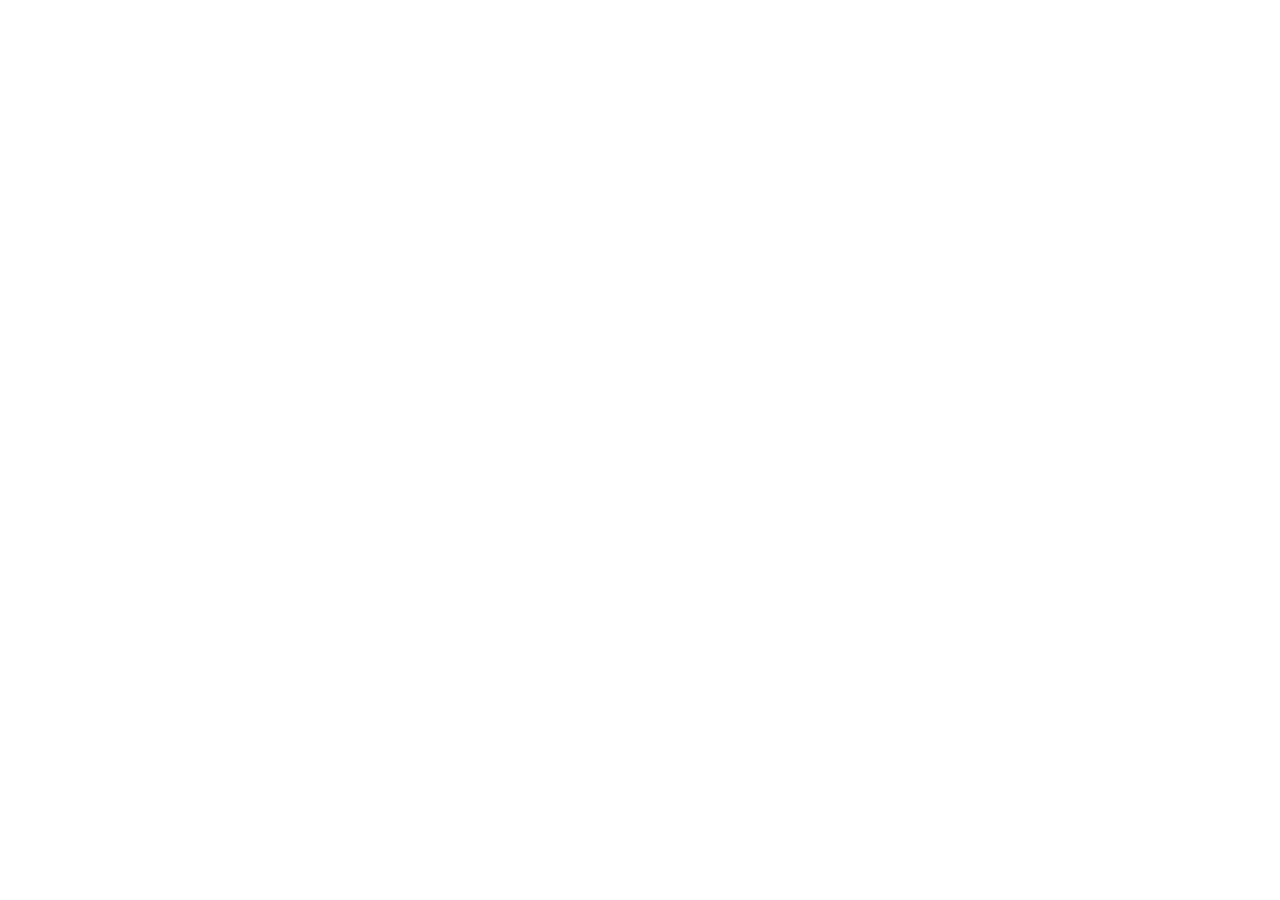
==== frontend/index.html @ 7e41df33 "Estructura inicial del proyecto Nexo" ====
<!DOCTYPE html>
<html lang="es">
<head>
  <meta charset="UTF-8" />
  <title>Inicio — Nexo</title>
  <!-- Pantalla de entrada, enlaza a las páginas de cada módulo. -->
  <!-- TODO: enlazar css/js y montar el contenido de esta pantalla. -->
</head>
<body>
  <!-- TODO: implementar -->
</body>
</html>
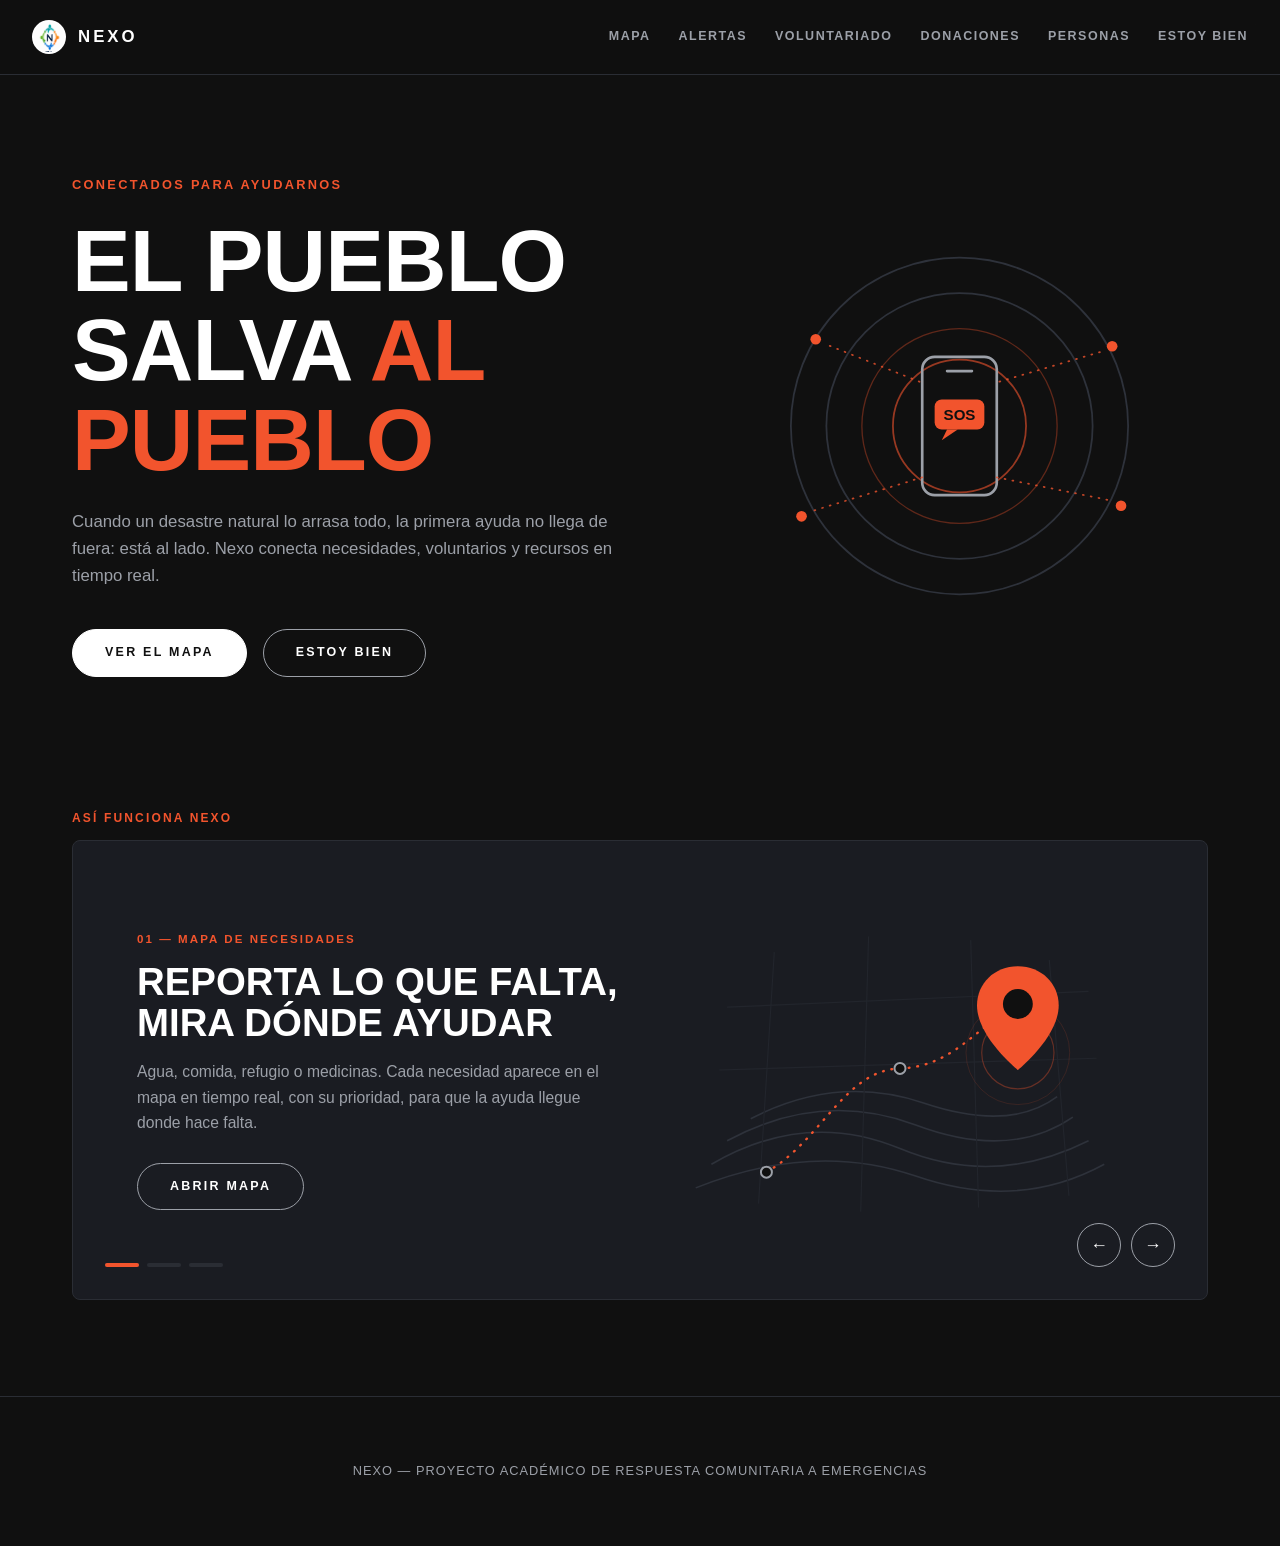
==== commit 34ff6596: "cambios para poder empezar" ====
--- a/frontend/index.html
+++ b/frontend/index.html
@@ -2,11 +2,110 @@
 <html lang="es">
 <head>
   <meta charset="UTF-8" />
-  <title>Inicio — Nexo</title>
-  <!-- Pantalla de entrada, enlaza a las páginas de cada módulo. -->
-  <!-- TODO: enlazar css/js y montar el contenido de esta pantalla. -->
+  <meta name="viewport" content="width=device-width, initial-scale=1.0" />
+  <meta name="theme-color" content="#101010" />
+  <title>Nexo — El pueblo salva al pueblo</title>
+  <link rel="manifest" href="manifest.json" />
+  <link rel="icon" href="assets/logo/nexo-icon.png" />
+  <link rel="stylesheet" href="css/variables.css" />
+  <link rel="stylesheet" href="css/style.css" />
+  <link rel="stylesheet" href="css/components.css" />
 </head>
 <body>
-  <!-- TODO: implementar -->
+  <div id="nexo-offline-banner" class="nexo-offline-banner">Sin conexión — tus acciones se guardarán y se enviarán al recuperar señal.</div>
+
+  <header class="nexo-header">
+    <a href="index.html" class="nexo-header__brand">
+      <img src="assets/logo/nexo-icon.png" alt="Nexo" />
+      Nexo
+    </a>
+    <nav class="nexo-nav">
+      <a href="pages/mapa.html">Mapa</a>
+      <a href="pages/alertas.html">Alertas</a>
+      <a href="pages/voluntariado.html">Voluntariado</a>
+      <a href="pages/donaciones.html">Donaciones</a>
+      <a href="pages/personas.html">Personas</a>
+      <a href="pages/estoy-bien.html">Estoy bien</a>
+    </nav>
+  </header>
+
+  <section class="nexo-hero nexo-hero--split">
+    <div>
+      <p class="nexo-hero__kicker">Conectados para ayudarnos</p>
+      <h1 class="nexo-hero__title">El pueblo<br />salva <em>al pueblo</em></h1>
+      <p class="nexo-hero__lead">
+        Cuando un desastre natural lo arrasa todo, la primera ayuda no llega de fuera:
+        está al lado. Nexo conecta necesidades, voluntarios y recursos en tiempo real.
+      </p>
+      <div class="nexo-hero__actions">
+        <a class="nexo-btn" href="pages/mapa.html">Ver el mapa</a>
+        <a class="nexo-btn nexo-btn--secondary" href="pages/estoy-bien.html">Estoy bien</a>
+      </div>
+    </div>
+    <img class="nexo-hero__art" src="assets/images/ilustracion-sos.svg" alt="Un teléfono emite una señal de SOS que llega a las personas cercanas" />
+  </section>
+
+  <main>
+    <p class="nexo-section-label">Así funciona Nexo</p>
+
+    <div class="nexo-slider" id="slider-funciona">
+      <div class="nexo-slider__track">
+
+        <article class="nexo-slide">
+          <div>
+            <p class="nexo-slide__label">01 — Mapa de necesidades</p>
+            <h2 class="nexo-slide__title">Reporta lo que falta,<br />mira dónde ayudar</h2>
+            <p class="nexo-slide__text">
+              Agua, comida, refugio o medicinas. Cada necesidad aparece en el mapa
+              en tiempo real, con su prioridad, para que la ayuda llegue donde hace falta.
+            </p>
+            <a class="nexo-btn nexo-btn--secondary" href="pages/mapa.html">Abrir mapa</a>
+          </div>
+          <img class="nexo-slide__art" src="assets/images/ilustracion-mapa.svg" alt="Mapa con una ruta y un marcador de ubicación destacado" />
+        </article>
+
+        <article class="nexo-slide">
+          <div>
+            <p class="nexo-slide__label">02 — Voluntariado y donaciones</p>
+            <h2 class="nexo-slide__title">Cada persona,<br />donde más suma</h2>
+            <p class="nexo-slide__text">
+              Apúntate con tus habilidades u ofrece recursos. Nexo evita que todos
+              vayan al mismo sitio mientras otros lugares quedan desatendidos.
+            </p>
+            <a class="nexo-btn nexo-btn--secondary" href="pages/voluntariado.html">Participar</a>
+          </div>
+          <img class="nexo-slide__art" src="assets/images/ilustracion-voluntarios.svg" alt="Personas en círculo conectadas a un corazón central" />
+        </article>
+
+        <article class="nexo-slide">
+          <div>
+            <p class="nexo-slide__label">03 — Alertas y personas</p>
+            <h2 class="nexo-slide__title">Saber qué pasa,<br />saber de los tuyos</h2>
+            <p class="nexo-slide__text">
+              Alertas oficiales de desastres a nivel mundial, registro de personas
+              desaparecidas y un botón de "estoy bien" para tranquilizar a tu gente.
+            </p>
+            <a class="nexo-btn nexo-btn--secondary" href="pages/alertas.html">Ver alertas</a>
+          </div>
+          <img class="nexo-slide__art" src="assets/images/ilustracion-red.svg" alt="Casas conectadas entre sí por señales y una antena central" />
+        </article>
+
+      </div>
+
+      <div class="nexo-slider__dots"></div>
+      <div class="nexo-slider__controls">
+        <button class="nexo-slider__btn" data-slider-prev aria-label="Anterior">&#8592;</button>
+        <button class="nexo-slider__btn" data-slider-next aria-label="Siguiente">&#8594;</button>
+      </div>
+    </div>
+  </main>
+
+  <footer>NEXO — PROYECTO ACADÉMICO DE RESPUESTA COMUNITARIA A EMERGENCIAS</footer>
+
+  <script type="module" src="js/app.js"></script>
+  <script type="module">
+    import { iniciarSlider } from "./js/shared/components/slider.js";
+    iniciarSlider(document.getElementById("slider-funciona"));
+  </script>
 </body>
 </html>
--- a/frontend/css/variables.css
+++ b/frontend/css/variables.css
@@ -0,0 +1,33 @@
+/* Paleta de marca Nexo — rediseño minimalista/elegante inspirado en
+   webs de ONG modernas: fondo oscuro casi negro, blanco de alto
+   contraste y un único acento (naranja del logo).
+   Parte de la base común: todos los equipos usan estas variables en
+   vez de escribir colores nuevos, para que la app se vea coherente. */
+:root {
+  --nexo-black: #101010;
+  --nexo-dark: #16181D;
+  --nexo-navy: #0F2038;
+  --nexo-white: #FFFFFF;
+  --nexo-orange: #F2542D;
+  --nexo-teal: #17A2A0;
+
+  --nexo-bg: #101010;
+  --nexo-bg-alt: #1A1C22;
+  --nexo-text: #F5F5F3;
+  --nexo-text-muted: #9CA0A8;
+  --nexo-border: #2A2D34;
+
+  /* alias de compatibilidad (usados por módulos de los equipos) */
+  --nexo-green: #4CAF50;
+  --nexo-blue: #5B9BD5;
+
+  --radius-md: 4px;
+  --radius-lg: 8px;
+  --space-sm: 0.5rem;
+  --space-md: 1rem;
+  --space-lg: 2rem;
+  --space-xl: 4rem;
+
+  --font-base: "Helvetica Neue", Helvetica, Arial, sans-serif;
+  --letter-wide: 0.18em;
+}
--- a/frontend/css/style.css
+++ b/frontend/css/style.css
@@ -0,0 +1,172 @@
+/* Estilos base compartidos — rediseño minimalista sobre fondo oscuro.
+   Parte de la base común; los equipos usan las clases, no las editan. */
+* { box-sizing: border-box; }
+
+html { scroll-behavior: smooth; }
+
+body {
+  margin: 0;
+  font-family: var(--font-base);
+  color: var(--nexo-text);
+  background: var(--nexo-bg);
+  line-height: 1.6;
+  -webkit-font-smoothing: antialiased;
+}
+
+/* ---------- Cabecera ---------- */
+.nexo-header {
+  display: flex;
+  align-items: center;
+  justify-content: space-between;
+  padding: 1.25rem var(--space-lg);
+  background: transparent;
+  position: sticky;
+  top: 0;
+  z-index: 100;
+  backdrop-filter: blur(14px);
+  background: rgba(16, 16, 16, 0.82);
+  border-bottom: 1px solid var(--nexo-border);
+}
+
+.nexo-header__brand {
+  display: flex;
+  align-items: center;
+  gap: 0.75rem;
+  font-weight: 700;
+  font-size: 1.05rem;
+  letter-spacing: var(--letter-wide);
+  text-transform: uppercase;
+  text-decoration: none;
+  color: var(--nexo-white);
+}
+
+.nexo-header__brand img {
+  height: 34px;
+  border-radius: 50%;
+  background: var(--nexo-white);
+  padding: 2px;
+}
+
+.nexo-nav {
+  display: flex;
+  gap: 1.75rem;
+  flex-wrap: wrap;
+}
+
+.nexo-nav a {
+  color: var(--nexo-text-muted);
+  text-decoration: none;
+  font-size: 0.78rem;
+  font-weight: 600;
+  letter-spacing: 0.12em;
+  text-transform: uppercase;
+  transition: color 0.2s ease;
+}
+
+.nexo-nav a:hover,
+.nexo-nav a[aria-current="page"] {
+  color: var(--nexo-white);
+}
+
+/* ---------- Hero (portada) ---------- */
+.nexo-hero {
+  min-height: 78vh;
+  display: flex;
+  flex-direction: column;
+  justify-content: center;
+  padding: var(--space-xl) var(--space-lg);
+  max-width: 1200px;
+  margin: 0 auto;
+}
+
+.nexo-hero__kicker {
+  color: var(--nexo-orange);
+  font-size: 0.8rem;
+  font-weight: 700;
+  letter-spacing: var(--letter-wide);
+  text-transform: uppercase;
+  margin: 0 0 1.25rem 0;
+}
+
+.nexo-hero__title {
+  font-size: clamp(2.6rem, 7vw, 5.5rem);
+  font-weight: 800;
+  line-height: 1.02;
+  letter-spacing: -0.01em;
+  text-transform: uppercase;
+  margin: 0 0 1.5rem 0;
+  color: var(--nexo-white);
+}
+
+.nexo-hero__title em {
+  font-style: normal;
+  color: var(--nexo-orange);
+}
+
+.nexo-hero__lead {
+  font-size: 1.05rem;
+  color: var(--nexo-text-muted);
+  max-width: 34rem;
+  margin: 0 0 2.5rem 0;
+}
+
+.nexo-hero__actions {
+  display: flex;
+  gap: 1rem;
+  flex-wrap: wrap;
+}
+
+/* ---------- Contenido general ---------- */
+main {
+  max-width: 1200px;
+  margin: 0 auto;
+  padding: var(--space-lg);
+}
+
+h1 {
+  font-size: clamp(1.8rem, 4vw, 2.6rem);
+  font-weight: 800;
+  text-transform: uppercase;
+  letter-spacing: -0.01em;
+  line-height: 1.1;
+  margin: 0 0 var(--space-sm) 0;
+}
+
+.nexo-subtitle {
+  color: var(--nexo-text-muted);
+  margin-top: 0;
+  margin-bottom: var(--space-lg);
+  max-width: 40rem;
+}
+
+.nexo-section-label {
+  color: var(--nexo-orange);
+  font-size: 0.75rem;
+  font-weight: 700;
+  letter-spacing: var(--letter-wide);
+  text-transform: uppercase;
+  margin: 0 0 0.75rem 0;
+}
+
+footer {
+  text-align: center;
+  padding: var(--space-xl) var(--space-lg);
+  color: var(--nexo-text-muted);
+  font-size: 0.8rem;
+  letter-spacing: 0.08em;
+  border-top: 1px solid var(--nexo-border);
+  margin-top: var(--space-xl);
+}
+
+/* ---------- Aviso sin conexión ---------- */
+.nexo-offline-banner {
+  display: none;
+  background: var(--nexo-orange);
+  color: var(--nexo-white);
+  text-align: center;
+  padding: var(--space-sm);
+  font-size: 0.85rem;
+  letter-spacing: 0.04em;
+}
+
+.nexo-offline-banner.visible { display: block; }
--- a/frontend/css/components.css
+++ b/frontend/css/components.css
@@ -0,0 +1,318 @@
+/* Componentes reutilizables — rediseño minimalista sobre fondo oscuro.
+   Parte de la base común: cada equipo usa estas clases en vez de
+   inventar estilos nuevos, para que todas las pantallas se vean iguales. */
+
+.nexo-grid {
+  display: grid;
+  grid-template-columns: 2fr 1fr;
+  gap: var(--space-lg);
+}
+
+.nexo-grid--equal {
+  grid-template-columns: 1fr 1fr;
+}
+
+@media (max-width: 800px) {
+  .nexo-grid, .nexo-grid--equal { grid-template-columns: 1fr; }
+}
+
+/* ---------- Tarjetas ---------- */
+.nexo-card {
+  background: var(--nexo-bg-alt);
+  border: 1px solid var(--nexo-border);
+  border-radius: var(--radius-lg);
+  padding: var(--space-lg);
+  margin-bottom: var(--space-md);
+  transition: border-color 0.2s ease, transform 0.2s ease;
+}
+
+.nexo-card:hover {
+  border-color: var(--nexo-text-muted);
+}
+
+.nexo-card h3 {
+  margin: 0 0 var(--space-sm) 0;
+  font-size: 1rem;
+  font-weight: 700;
+  letter-spacing: 0.06em;
+  text-transform: uppercase;
+  color: var(--nexo-white);
+}
+
+.nexo-card p {
+  color: var(--nexo-text-muted);
+  font-size: 0.92rem;
+  margin: 0 0 var(--space-md) 0;
+}
+
+.nexo-card__meta {
+  font-size: 0.85rem;
+  color: var(--nexo-text-muted);
+  margin: 0 0 0.4rem 0;
+}
+
+/* Número grande decorativo para las tarjetas de la portada */
+.nexo-card__num {
+  color: var(--nexo-orange);
+  font-size: 0.8rem;
+  font-weight: 700;
+  letter-spacing: var(--letter-wide);
+  display: block;
+  margin-bottom: 0.75rem;
+}
+
+/* ---------- Badges ---------- */
+.nexo-badge {
+  display: inline-block;
+  padding: 0.2rem 0.7rem;
+  border-radius: 999px;
+  font-size: 0.68rem;
+  font-weight: 700;
+  letter-spacing: 0.1em;
+  text-transform: uppercase;
+  color: var(--nexo-white);
+  border: 1px solid transparent;
+}
+
+.nexo-badge--alta { background: var(--nexo-orange); }
+.nexo-badge--media { background: transparent; border-color: var(--nexo-text-muted); color: var(--nexo-text); }
+.nexo-badge--baja { background: transparent; border-color: var(--nexo-border); color: var(--nexo-text-muted); }
+
+.nexo-badge--red { background: var(--nexo-orange); }
+.nexo-badge--orange { background: transparent; border-color: var(--nexo-orange); color: var(--nexo-orange); }
+.nexo-badge--green { background: transparent; border-color: var(--nexo-text-muted); color: var(--nexo-text); }
+
+/* ---------- Botones ---------- */
+.nexo-btn {
+  display: inline-block;
+  background: var(--nexo-white);
+  color: var(--nexo-black);
+  border: 1px solid var(--nexo-white);
+  border-radius: 999px;
+  padding: 0.8rem 2rem;
+  font-size: 0.78rem;
+  font-weight: 700;
+  letter-spacing: var(--letter-wide);
+  text-transform: uppercase;
+  cursor: pointer;
+  text-decoration: none;
+  transition: background 0.2s ease, color 0.2s ease;
+}
+
+.nexo-btn:hover {
+  background: var(--nexo-orange);
+  border-color: var(--nexo-orange);
+  color: var(--nexo-white);
+}
+
+.nexo-btn--secondary {
+  background: transparent;
+  color: var(--nexo-white);
+  border: 1px solid var(--nexo-text-muted);
+}
+
+.nexo-btn--secondary:hover {
+  border-color: var(--nexo-white);
+  background: transparent;
+  color: var(--nexo-white);
+}
+
+/* ---------- Formularios ---------- */
+.nexo-form {
+  display: flex;
+  flex-direction: column;
+  gap: 0.9rem;
+  max-width: 480px;
+}
+
+.nexo-form label {
+  font-size: 0.72rem;
+  font-weight: 700;
+  letter-spacing: 0.12em;
+  text-transform: uppercase;
+  color: var(--nexo-text-muted);
+}
+
+.nexo-form input,
+.nexo-form select,
+.nexo-form textarea {
+  padding: 0.7rem 0.9rem;
+  background: var(--nexo-bg-alt);
+  border: 1px solid var(--nexo-border);
+  border-radius: var(--radius-md);
+  color: var(--nexo-text);
+  font-family: inherit;
+  font-size: 0.95rem;
+}
+
+.nexo-form input:focus,
+.nexo-form select:focus,
+.nexo-form textarea:focus {
+  outline: none;
+  border-color: var(--nexo-orange);
+}
+
+/* ---------- Mapa ---------- */
+#mapa-necesidades {
+  height: 460px;
+  border-radius: var(--radius-lg);
+  overflow: hidden;
+  border: 1px solid var(--nexo-border);
+}
+
+/* ---------- Estoy bien ---------- */
+.nexo-estoy-bien {
+  text-align: center;
+  padding: var(--space-xl) var(--space-md);
+}
+
+.nexo-estoy-bien .nexo-btn {
+  font-size: 1rem;
+  padding: 1.4rem 3.5rem;
+}
+
+/* ---------- Hero con ilustración ---------- */
+.nexo-hero--split {
+  display: grid;
+  grid-template-columns: 1.1fr 0.9fr;
+  gap: var(--space-lg);
+  align-items: center;
+}
+
+.nexo-hero__art {
+  width: 100%;
+  max-width: 520px;
+  justify-self: end;
+  animation: nexo-float 7s ease-in-out infinite;
+}
+
+@keyframes nexo-float {
+  0%, 100% { transform: translateY(0); }
+  50% { transform: translateY(-14px); }
+}
+
+@media (max-width: 900px) {
+  .nexo-hero--split { grid-template-columns: 1fr; }
+  .nexo-hero__art { justify-self: center; max-width: 380px; }
+}
+
+/* ---------- Slider ---------- */
+.nexo-slider {
+  position: relative;
+  overflow: hidden;
+  border-radius: var(--radius-lg);
+  border: 1px solid var(--nexo-border);
+  background: var(--nexo-bg-alt);
+}
+
+.nexo-slider__track {
+  display: flex;
+  transition: transform 0.7s cubic-bezier(0.25, 0.9, 0.3, 1);
+}
+
+.nexo-slide {
+  min-width: 100%;
+  display: grid;
+  grid-template-columns: 1fr 1fr;
+  gap: var(--space-lg);
+  align-items: center;
+  padding: var(--space-xl);
+}
+
+@media (max-width: 900px) {
+  .nexo-slide { grid-template-columns: 1fr; padding: var(--space-lg); }
+}
+
+.nexo-slide__label {
+  color: var(--nexo-orange);
+  font-size: 0.72rem;
+  font-weight: 700;
+  letter-spacing: var(--letter-wide);
+  text-transform: uppercase;
+  margin: 0 0 0.75rem 0;
+}
+
+.nexo-slide__title {
+  font-size: clamp(1.5rem, 3.2vw, 2.4rem);
+  font-weight: 800;
+  text-transform: uppercase;
+  line-height: 1.08;
+  margin: 0 0 1rem 0;
+  color: var(--nexo-white);
+}
+
+.nexo-slide__text {
+  color: var(--nexo-text-muted);
+  font-size: 0.98rem;
+  max-width: 30rem;
+  margin: 0 0 1.75rem 0;
+}
+
+.nexo-slide__art {
+  width: 100%;
+  max-width: 440px;
+  justify-self: center;
+}
+
+/* controles */
+.nexo-slider__controls {
+  position: absolute;
+  right: var(--space-lg);
+  bottom: var(--space-lg);
+  display: flex;
+  gap: 0.6rem;
+  z-index: 5;
+}
+
+.nexo-slider__btn {
+  width: 44px;
+  height: 44px;
+  border-radius: 50%;
+  border: 1px solid var(--nexo-text-muted);
+  background: transparent;
+  color: var(--nexo-white);
+  font-size: 1.1rem;
+  cursor: pointer;
+  transition: border-color 0.2s ease, background 0.2s ease;
+}
+
+.nexo-slider__btn:hover {
+  border-color: var(--nexo-orange);
+  background: var(--nexo-orange);
+}
+
+/* puntos + progreso */
+.nexo-slider__dots {
+  position: absolute;
+  left: var(--space-lg);
+  bottom: var(--space-lg);
+  display: flex;
+  gap: 0.5rem;
+  z-index: 5;
+}
+
+.nexo-slider__dot {
+  width: 34px;
+  height: 4px;
+  border-radius: 999px;
+  background: var(--nexo-border);
+  border: none;
+  cursor: pointer;
+  overflow: hidden;
+  position: relative;
+  padding: 0;
+}
+
+.nexo-slider__dot .fill {
+  position: absolute;
+  inset: 0;
+  width: 0%;
+  background: var(--nexo-orange);
+}
+
+.nexo-slider__dot.active .fill {
+  width: 100%;
+  transition: width 6s linear;
+}
+
+.nexo-slider__dot.done .fill { width: 100%; }
